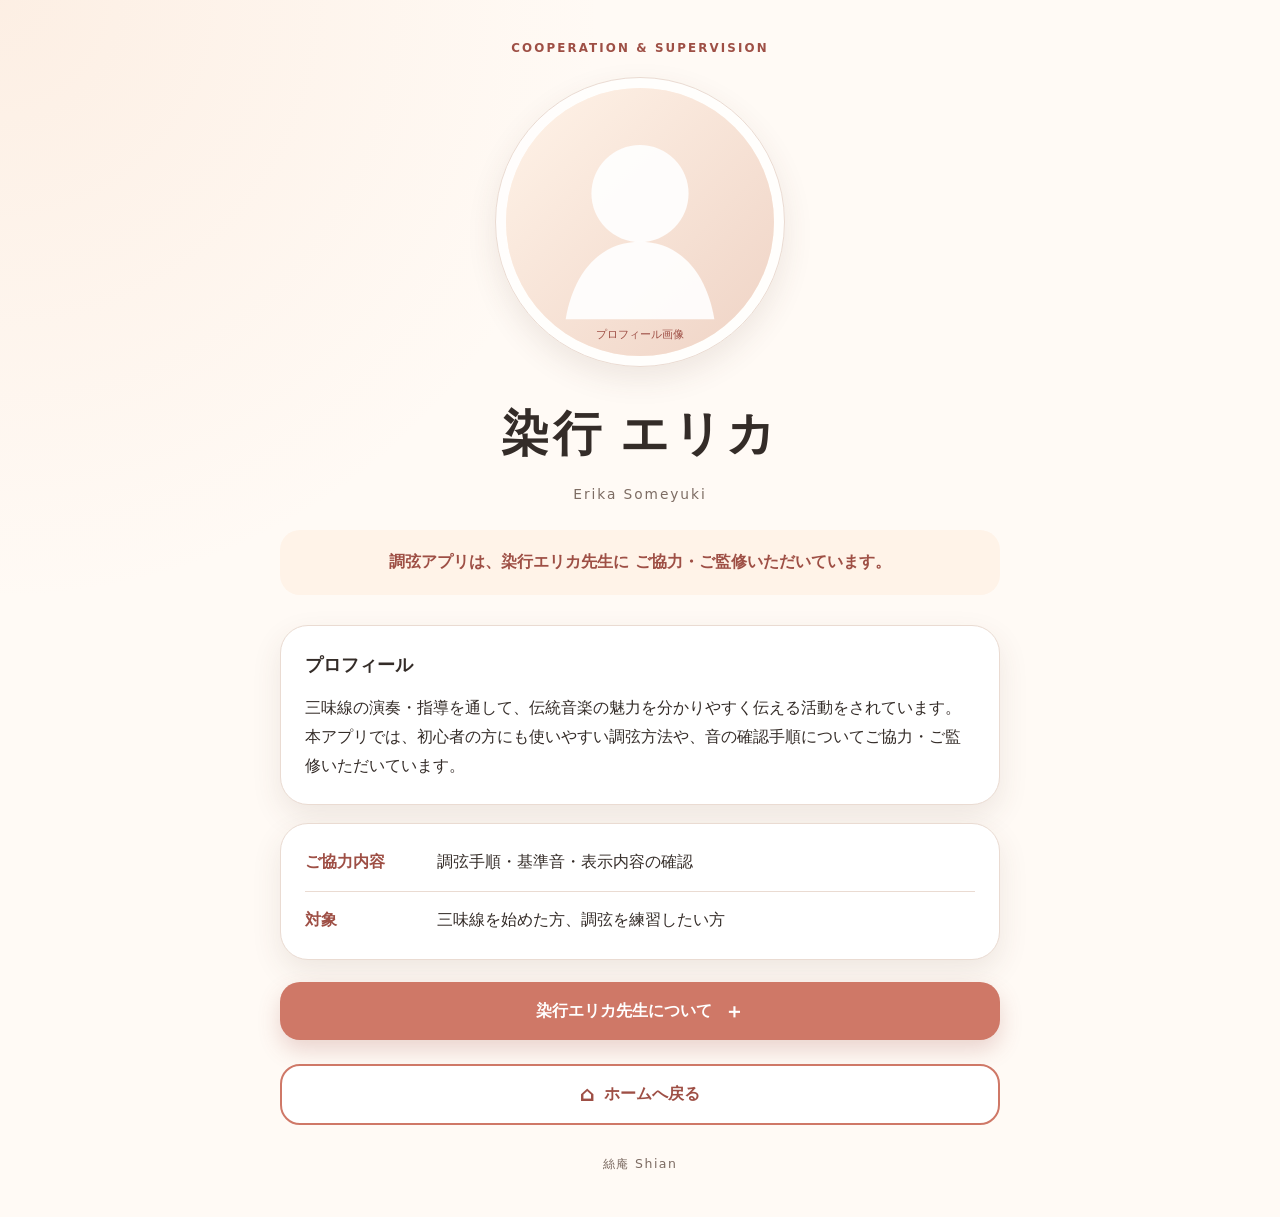
==== erika/index.html @ e23dc927 "Add files via upload" ====
<!DOCTYPE html>
<html lang="ja">
<head>
  <meta charset="UTF-8">
  <meta name="viewport" content="width=device-width, initial-scale=1.0">
  <meta name="theme-color" content="#fffaf5">
  <meta name="description" content="調弦アプリにご協力・ご監修いただいている染行エリカ先生のご紹介ページです。">
  <title>協力・監修｜染行エリカ</title>
  <link rel="stylesheet" href="style.css">
</head>
<body>
  <main class="page-shell">
    <section class="hero" aria-labelledby="page-title">
      <p class="eyebrow">COOPERATION &amp; SUPERVISION</p>
      <div class="hero-image-wrap">
        <img
          id="profileImage"
          class="hero-image"
          src="Image/erika-placeholder.svg"
          alt="染行エリカ先生"
          width="480"
          height="480"
        >
      </div>

      <h1 id="page-title">染行 エリカ</h1>
      <p class="name-en">Erika Someyuki</p>

      <p class="supervision-message">
        調弦アプリは、染行エリカ先生に<br class="mobile-break">
        ご協力・ご監修いただいています。
      </p>
    </section>

    <section class="profile-card" aria-labelledby="profile-title">
      <h2 id="profile-title">プロフィール</h2>
      <p>
        三味線の演奏・指導を通して、伝統音楽の魅力を分かりやすく伝える活動をされています。
        本アプリでは、初心者の方にも使いやすい調弦方法や、音の確認手順についてご協力・ご監修いただいています。
      </p>
    </section>

    <section class="details-card" aria-label="活動内容">
      <dl class="details-list">
        <div>
          <dt>ご協力内容</dt>
          <dd>調弦手順・基準音・表示内容の確認</dd>
        </div>
        <div>
          <dt>対象</dt>
          <dd>三味線を始めた方、調弦を練習したい方</dd>
        </div>
      </dl>
    </section>

    <button
      id="moreButton"
      class="more-button"
      type="button"
      aria-expanded="false"
      aria-controls="moreContent"
    >
      染行エリカ先生について
      <span class="button-icon" aria-hidden="true">＋</span>
    </button>

    <section id="moreContent" class="more-content" hidden>
      <div class="more-card">
        <h2>メッセージ</h2>
        <p>
          三味線の調弦は、音をよく聴き、少しずつ糸を合わせていくことが大切です。
          このアプリが、毎日の練習を支える身近な道具となれば幸いです。
        </p>
      </div>
    </section>

    <a class="home-button" href="../index.html" aria-label="ホームへ戻る">
      <span class="home-icon" aria-hidden="true">⌂</span>
      <span>ホームへ戻る</span>
    </a>

    <footer class="footer">
      <p>絲庵 Shian</p>
    </footer>
  </main>

  <script src="script.js"></script>
</body>
</html>
---- erika/style.css ----
:root {
  --bg: #fffaf5;
  --surface: #ffffff;
  --surface-soft: #fff3e8;
  --text: #342c28;
  --muted: #7d6c63;
  --accent: #cf7867;
  --accent-dark: #9e4f45;
  --line: #eadbd2;
  --shadow: 0 12px 30px rgba(90, 60, 45, 0.10);
  --radius-lg: 28px;
  --radius-md: 20px;
  --radius-sm: 14px;
}

* {
  box-sizing: border-box;
}

html {
  scroll-behavior: smooth;
}

body {
  margin: 0;
  min-width: 320px;
  background:
    radial-gradient(circle at top left, rgba(243, 194, 158, 0.20), transparent 34%),
    var(--bg);
  color: var(--text);
  font-family:
    "Hiragino Kaku Gothic ProN",
    "Yu Gothic",
    "Meiryo",
    system-ui,
    -apple-system,
    BlinkMacSystemFont,
    sans-serif;
  line-height: 1.8;
}

button,
a {
  -webkit-tap-highlight-color: transparent;
}

.page-shell {
  width: min(100%, 760px);
  margin: 0 auto;
  padding: 38px 20px 42px;
}

.hero {
  text-align: center;
}

.eyebrow {
  margin: 0 0 18px;
  color: var(--accent-dark);
  font-size: 0.74rem;
  font-weight: 700;
  letter-spacing: 0.18em;
}

.hero-image-wrap {
  width: min(70vw, 290px);
  aspect-ratio: 1;
  margin: 0 auto 24px;
  padding: 10px;
  border: 1px solid var(--line);
  border-radius: 50%;
  background: rgba(255, 255, 255, 0.75);
  box-shadow: var(--shadow);
}

.hero-image {
  width: 100%;
  height: 100%;
  display: block;
  border-radius: 50%;
  object-fit: cover;
  background: var(--surface-soft);
}

h1 {
  margin: 0;
  font-family:
    "Yu Mincho",
    "Hiragino Mincho ProN",
    serif;
  font-size: clamp(2rem, 8vw, 3rem);
  font-weight: 600;
  letter-spacing: 0.08em;
}

.name-en {
  margin: 4px 0 24px;
  color: var(--muted);
  font-size: 0.86rem;
  letter-spacing: 0.14em;
}

.supervision-message {
  margin: 0 auto 30px;
  padding: 18px 20px;
  border-radius: var(--radius-md);
  background: var(--surface-soft);
  color: var(--accent-dark);
  font-weight: 700;
  line-height: 1.8;
}

.profile-card,
.details-card,
.more-card {
  margin-top: 18px;
  padding: 24px;
  border: 1px solid var(--line);
  border-radius: var(--radius-lg);
  background: var(--surface);
  box-shadow: var(--shadow);
}

.profile-card h2,
.more-card h2 {
  margin: 0 0 12px;
  font-size: 1.1rem;
}

.profile-card p,
.more-card p {
  margin: 0;
}

.details-list {
  margin: 0;
}

.details-list > div {
  display: grid;
  grid-template-columns: 7.5em 1fr;
  gap: 12px;
  padding: 14px 0;
  border-bottom: 1px solid var(--line);
}

.details-list > div:first-child {
  padding-top: 0;
}

.details-list > div:last-child {
  padding-bottom: 0;
  border-bottom: 0;
}

.details-list dt {
  color: var(--accent-dark);
  font-weight: 700;
}

.details-list dd {
  margin: 0;
}

.more-button {
  width: 100%;
  min-height: 58px;
  margin-top: 22px;
  padding: 14px 18px;
  display: flex;
  align-items: center;
  justify-content: center;
  gap: 12px;
  border: 0;
  border-radius: var(--radius-md);
  background: var(--accent);
  color: #fff;
  font: inherit;
  font-weight: 700;
  cursor: pointer;
  box-shadow: 0 10px 22px rgba(158, 79, 69, 0.22);
  transition:
    transform 160ms ease,
    background-color 160ms ease,
    box-shadow 160ms ease;
}

.more-button:hover {
  background: var(--accent-dark);
}

.more-button:active {
  transform: translateY(1px);
  box-shadow: 0 6px 14px rgba(158, 79, 69, 0.20);
}

.more-button:focus-visible,
.home-button:focus-visible {
  outline: 3px solid rgba(207, 120, 103, 0.32);
  outline-offset: 3px;
}

.button-icon {
  font-size: 1.25rem;
  line-height: 1;
  transition: transform 220ms ease;
}

.more-button[aria-expanded="true"] .button-icon {
  transform: rotate(45deg);
}

.more-content {
  overflow: hidden;
}

.more-content[hidden] {
  display: none;
}

.more-content.is-visible {
  animation: reveal 260ms ease both;
}

.home-button {
  width: 100%;
  min-height: 58px;
  margin-top: 24px;
  padding: 14px 18px;
  display: flex;
  align-items: center;
  justify-content: center;
  gap: 10px;
  border: 2px solid var(--accent);
  border-radius: var(--radius-md);
  background: #fff;
  color: var(--accent-dark);
  font-weight: 700;
  text-decoration: none;
  transition:
    background-color 160ms ease,
    color 160ms ease,
    transform 160ms ease;
}

.home-button:hover {
  background: var(--surface-soft);
}

.home-button:active {
  transform: translateY(1px);
}

.home-icon {
  font-size: 1.3rem;
  line-height: 1;
}

.footer {
  padding-top: 28px;
  text-align: center;
  color: var(--muted);
  font-size: 0.78rem;
  letter-spacing: 0.12em;
}

.footer p {
  margin: 0;
}

.mobile-break {
  display: none;
}

@keyframes reveal {
  from {
    opacity: 0;
    transform: translateY(-8px);
  }
  to {
    opacity: 1;
    transform: translateY(0);
  }
}

@media (max-width: 520px) {
  .page-shell {
    padding: 28px 16px 34px;
  }

  .profile-card,
  .details-card,
  .more-card {
    padding: 20px;
    border-radius: 22px;
  }

  .details-list > div {
    grid-template-columns: 1fr;
    gap: 4px;
  }

  .mobile-break {
    display: inline;
  }
}

@media (prefers-reduced-motion: reduce) {
  html {
    scroll-behavior: auto;
  }

  *,
  *::before,
  *::after {
    animation-duration: 0.01ms !important;
    animation-iteration-count: 1 !important;
    transition-duration: 0.01ms !important;
  }
}
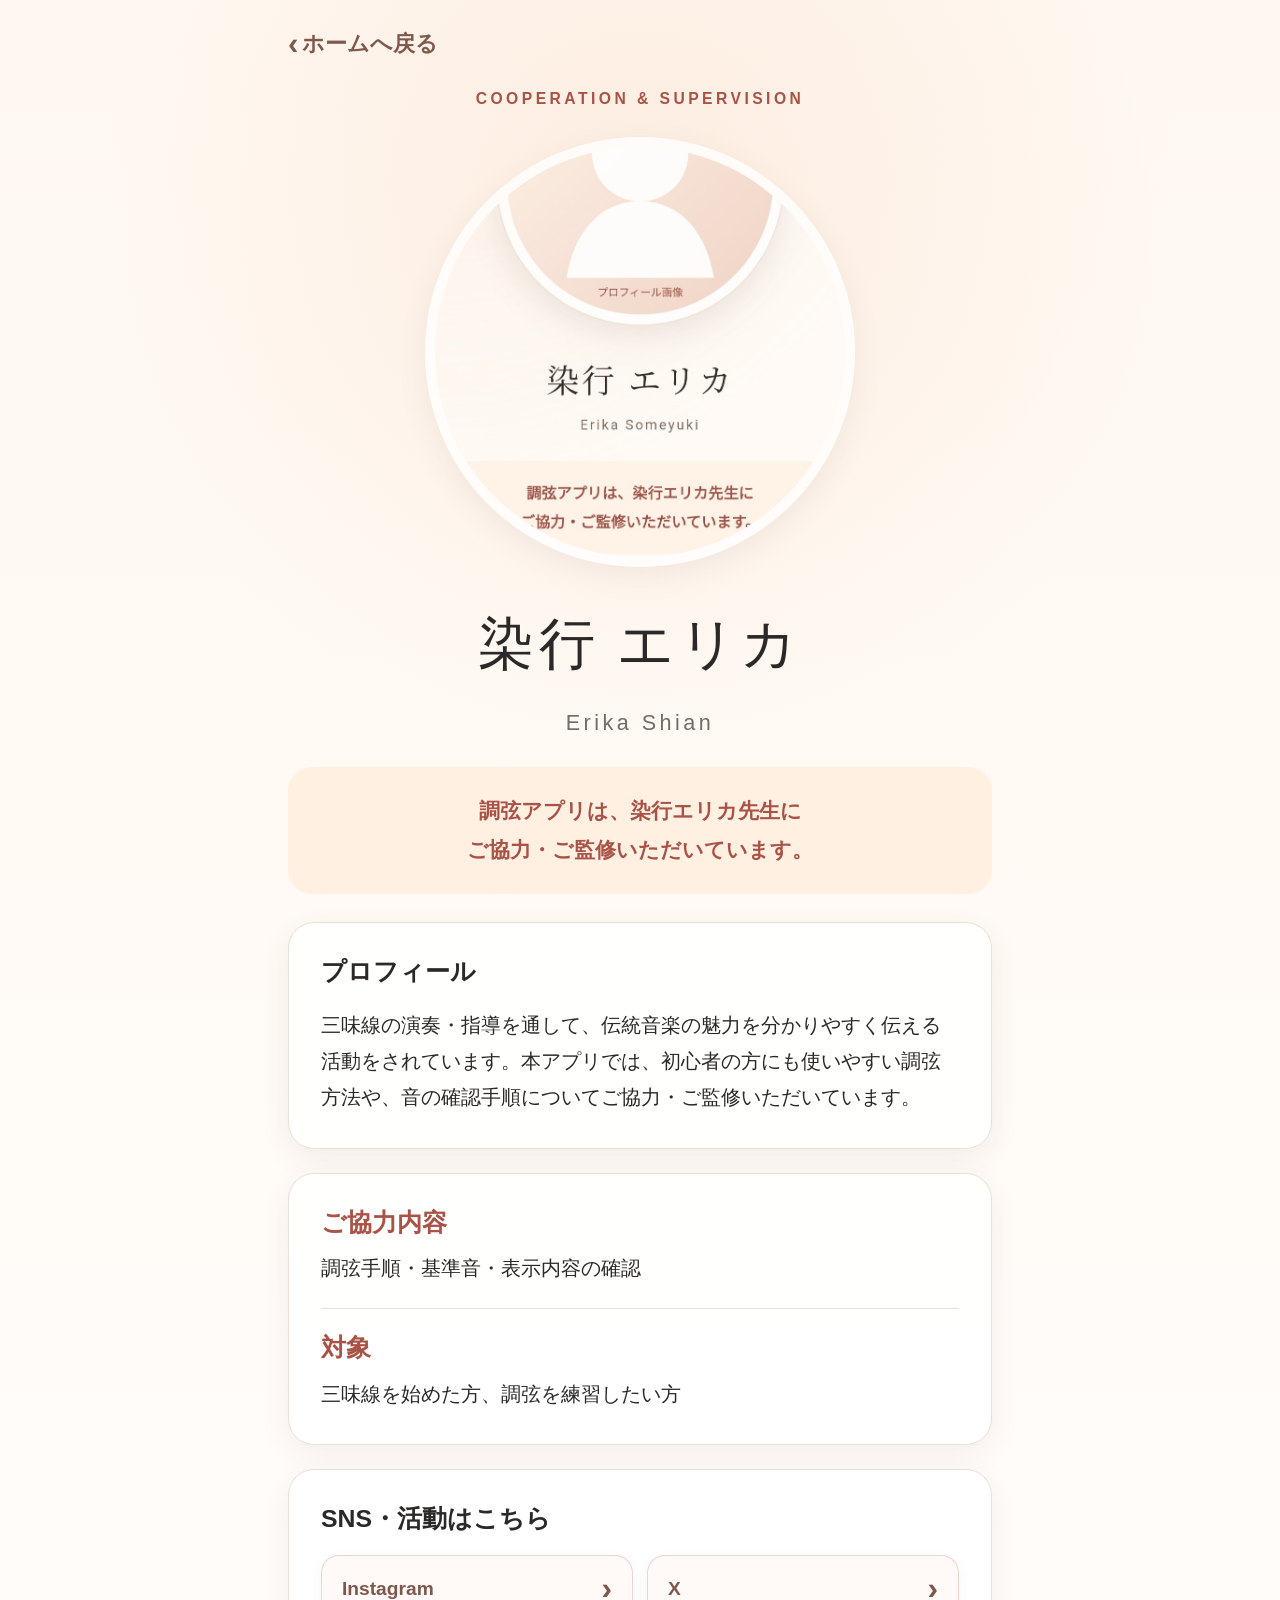
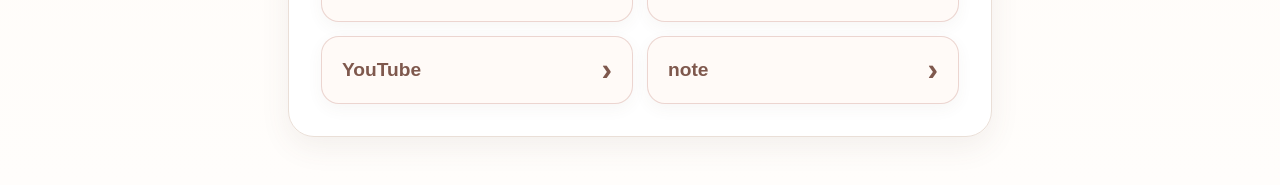
==== commit 1e66398c: "Add files via upload" ====
--- a/erika/index.html
+++ b/erika/index.html
@@ -2,88 +2,46 @@
 <html lang="ja">
 <head>
   <meta charset="UTF-8">
-  <meta name="viewport" content="width=device-width, initial-scale=1.0">
-  <meta name="theme-color" content="#fffaf5">
-  <meta name="description" content="調弦アプリにご協力・ご監修いただいている染行エリカ先生のご紹介ページです。">
-  <title>協力・監修｜染行エリカ</title>
-  <link rel="stylesheet" href="style.css">
+  <meta name="viewport" content="width=device-width, initial-scale=1, viewport-fit=cover">
+  <meta name="theme-color" content="#7f584d">
+  <title>染行エリカ先生｜絲庵 Shamisen</title>
+  <link rel="stylesheet" href="./style.css?v=1">
 </head>
 <body>
   <main class="page-shell">
-    <section class="hero" aria-labelledby="page-title">
+    <a class="back-link" href="../index.html" aria-label="ホームへ戻る"><span aria-hidden="true">‹</span> ホームへ戻る</a>
+
+    <section class="hero" aria-labelledby="profile-name">
       <p class="eyebrow">COOPERATION &amp; SUPERVISION</p>
-      <div class="hero-image-wrap">
-        <img
-          id="profileImage"
-          class="hero-image"
-          src="Image/erika-placeholder.svg"
-          alt="染行エリカ先生"
-          width="480"
-          height="480"
-        >
+      <div class="profile-photo-wrap">
+        <img class="profile-photo" src="./Image/erika-profile.jpg" alt="三味線を持つ染行エリカ先生">
       </div>
-
-      <h1 id="page-title">染行 エリカ</h1>
-      <p class="name-en">Erika Someyuki</p>
-
-      <p class="supervision-message">
-        調弦アプリは、染行エリカ先生に<br class="mobile-break">
-        ご協力・ご監修いただいています。
-      </p>
+      <h1 id="profile-name">染行 エリカ</h1>
+      <p class="roman-name">Erika Shian</p>
+      <div class="supervision-note">調弦アプリは、染行エリカ先生に<br>ご協力・ご監修いただいています。</div>
     </section>
 
-    <section class="profile-card" aria-labelledby="profile-title">
-      <h2 id="profile-title">プロフィール</h2>
-      <p>
-        三味線の演奏・指導を通して、伝統音楽の魅力を分かりやすく伝える活動をされています。
-        本アプリでは、初心者の方にも使いやすい調弦方法や、音の確認手順についてご協力・ご監修いただいています。
-      </p>
+    <section class="info-card">
+      <h2>プロフィール</h2>
+      <p>三味線の演奏・指導を通して、伝統音楽の魅力を分かりやすく伝える活動をされています。本アプリでは、初心者の方にも使いやすい調弦方法や、音の確認手順についてご協力・ご監修いただいています。</p>
     </section>
 
-    <section class="details-card" aria-label="活動内容">
-      <dl class="details-list">
-        <div>
-          <dt>ご協力内容</dt>
-          <dd>調弦手順・基準音・表示内容の確認</dd>
-        </div>
-        <div>
-          <dt>対象</dt>
-          <dd>三味線を始めた方、調弦を練習したい方</dd>
-        </div>
-      </dl>
+    <section class="info-card compact-card">
+      <div class="info-row"><h2>ご協力内容</h2><p>調弦手順・基準音・表示内容の確認</p></div>
+      <div class="divider" aria-hidden="true"></div>
+      <div class="info-row"><h2>対象</h2><p>三味線を始めた方、調弦を練習したい方</p></div>
     </section>
 
-    <button
-      id="moreButton"
-      class="more-button"
-      type="button"
-      aria-expanded="false"
-      aria-controls="moreContent"
-    >
-      染行エリカ先生について
-      <span class="button-icon" aria-hidden="true">＋</span>
-    </button>
-
-    <section id="moreContent" class="more-content" hidden>
-      <div class="more-card">
-        <h2>メッセージ</h2>
-        <p>
-          三味線の調弦は、音をよく聴き、少しずつ糸を合わせていくことが大切です。
-          このアプリが、毎日の練習を支える身近な道具となれば幸いです。
-        </p>
+    <section class="links-section" aria-labelledby="links-title">
+      <h2 id="links-title">SNS・活動はこちら</h2>
+      <div class="social-links">
+        <a class="social-button" href="https://www.instagram.com/erika__cyan" target="_blank" rel="noopener noreferrer"><span>Instagram</span><span aria-hidden="true">›</span></a>
+        <a class="social-button" href="https://x.com/sr9_erika" target="_blank" rel="noopener noreferrer"><span>X</span><span aria-hidden="true">›</span></a>
+        <a class="social-button" href="https://www.youtube.com/channel/UCWfh55ShNofYLOTOc7iSkBg" target="_blank" rel="noopener noreferrer"><span>YouTube</span><span aria-hidden="true">›</span></a>
+        <a class="social-button" href="https://note.com/cyan_erika310/n/n99d9b65c9193" target="_blank" rel="noopener noreferrer"><span>note</span><span aria-hidden="true">›</span></a>
       </div>
     </section>
-
-    <a class="home-button" href="../index.html" aria-label="ホームへ戻る">
-      <span class="home-icon" aria-hidden="true">⌂</span>
-      <span>ホームへ戻る</span>
-    </a>
-
-    <footer class="footer">
-      <p>絲庵 Shian</p>
-    </footer>
   </main>
-
-  <script src="script.js"></script>
+  <script src="./script.js?v=1"></script>
 </body>
-</html>
+</html>
--- a/erika/style.css
+++ b/erika/style.css
@@ -1,320 +1 @@
-:root {
-  --bg: #fffaf5;
-  --surface: #ffffff;
-  --surface-soft: #fff3e8;
-  --text: #342c28;
-  --muted: #7d6c63;
-  --accent: #cf7867;
-  --accent-dark: #9e4f45;
-  --line: #eadbd2;
-  --shadow: 0 12px 30px rgba(90, 60, 45, 0.10);
-  --radius-lg: 28px;
-  --radius-md: 20px;
-  --radius-sm: 14px;
-}
-
-* {
-  box-sizing: border-box;
-}
-
-html {
-  scroll-behavior: smooth;
-}
-
-body {
-  margin: 0;
-  min-width: 320px;
-  background:
-    radial-gradient(circle at top left, rgba(243, 194, 158, 0.20), transparent 34%),
-    var(--bg);
-  color: var(--text);
-  font-family:
-    "Hiragino Kaku Gothic ProN",
-    "Yu Gothic",
-    "Meiryo",
-    system-ui,
-    -apple-system,
-    BlinkMacSystemFont,
-    sans-serif;
-  line-height: 1.8;
-}
-
-button,
-a {
-  -webkit-tap-highlight-color: transparent;
-}
-
-.page-shell {
-  width: min(100%, 760px);
-  margin: 0 auto;
-  padding: 38px 20px 42px;
-}
-
-.hero {
-  text-align: center;
-}
-
-.eyebrow {
-  margin: 0 0 18px;
-  color: var(--accent-dark);
-  font-size: 0.74rem;
-  font-weight: 700;
-  letter-spacing: 0.18em;
-}
-
-.hero-image-wrap {
-  width: min(70vw, 290px);
-  aspect-ratio: 1;
-  margin: 0 auto 24px;
-  padding: 10px;
-  border: 1px solid var(--line);
-  border-radius: 50%;
-  background: rgba(255, 255, 255, 0.75);
-  box-shadow: var(--shadow);
-}
-
-.hero-image {
-  width: 100%;
-  height: 100%;
-  display: block;
-  border-radius: 50%;
-  object-fit: cover;
-  background: var(--surface-soft);
-}
-
-h1 {
-  margin: 0;
-  font-family:
-    "Yu Mincho",
-    "Hiragino Mincho ProN",
-    serif;
-  font-size: clamp(2rem, 8vw, 3rem);
-  font-weight: 600;
-  letter-spacing: 0.08em;
-}
-
-.name-en {
-  margin: 4px 0 24px;
-  color: var(--muted);
-  font-size: 0.86rem;
-  letter-spacing: 0.14em;
-}
-
-.supervision-message {
-  margin: 0 auto 30px;
-  padding: 18px 20px;
-  border-radius: var(--radius-md);
-  background: var(--surface-soft);
-  color: var(--accent-dark);
-  font-weight: 700;
-  line-height: 1.8;
-}
-
-.profile-card,
-.details-card,
-.more-card {
-  margin-top: 18px;
-  padding: 24px;
-  border: 1px solid var(--line);
-  border-radius: var(--radius-lg);
-  background: var(--surface);
-  box-shadow: var(--shadow);
-}
-
-.profile-card h2,
-.more-card h2 {
-  margin: 0 0 12px;
-  font-size: 1.1rem;
-}
-
-.profile-card p,
-.more-card p {
-  margin: 0;
-}
-
-.details-list {
-  margin: 0;
-}
-
-.details-list > div {
-  display: grid;
-  grid-template-columns: 7.5em 1fr;
-  gap: 12px;
-  padding: 14px 0;
-  border-bottom: 1px solid var(--line);
-}
-
-.details-list > div:first-child {
-  padding-top: 0;
-}
-
-.details-list > div:last-child {
-  padding-bottom: 0;
-  border-bottom: 0;
-}
-
-.details-list dt {
-  color: var(--accent-dark);
-  font-weight: 700;
-}
-
-.details-list dd {
-  margin: 0;
-}
-
-.more-button {
-  width: 100%;
-  min-height: 58px;
-  margin-top: 22px;
-  padding: 14px 18px;
-  display: flex;
-  align-items: center;
-  justify-content: center;
-  gap: 12px;
-  border: 0;
-  border-radius: var(--radius-md);
-  background: var(--accent);
-  color: #fff;
-  font: inherit;
-  font-weight: 700;
-  cursor: pointer;
-  box-shadow: 0 10px 22px rgba(158, 79, 69, 0.22);
-  transition:
-    transform 160ms ease,
-    background-color 160ms ease,
-    box-shadow 160ms ease;
-}
-
-.more-button:hover {
-  background: var(--accent-dark);
-}
-
-.more-button:active {
-  transform: translateY(1px);
-  box-shadow: 0 6px 14px rgba(158, 79, 69, 0.20);
-}
-
-.more-button:focus-visible,
-.home-button:focus-visible {
-  outline: 3px solid rgba(207, 120, 103, 0.32);
-  outline-offset: 3px;
-}
-
-.button-icon {
-  font-size: 1.25rem;
-  line-height: 1;
-  transition: transform 220ms ease;
-}
-
-.more-button[aria-expanded="true"] .button-icon {
-  transform: rotate(45deg);
-}
-
-.more-content {
-  overflow: hidden;
-}
-
-.more-content[hidden] {
-  display: none;
-}
-
-.more-content.is-visible {
-  animation: reveal 260ms ease both;
-}
-
-.home-button {
-  width: 100%;
-  min-height: 58px;
-  margin-top: 24px;
-  padding: 14px 18px;
-  display: flex;
-  align-items: center;
-  justify-content: center;
-  gap: 10px;
-  border: 2px solid var(--accent);
-  border-radius: var(--radius-md);
-  background: #fff;
-  color: var(--accent-dark);
-  font-weight: 700;
-  text-decoration: none;
-  transition:
-    background-color 160ms ease,
-    color 160ms ease,
-    transform 160ms ease;
-}
-
-.home-button:hover {
-  background: var(--surface-soft);
-}
-
-.home-button:active {
-  transform: translateY(1px);
-}
-
-.home-icon {
-  font-size: 1.3rem;
-  line-height: 1;
-}
-
-.footer {
-  padding-top: 28px;
-  text-align: center;
-  color: var(--muted);
-  font-size: 0.78rem;
-  letter-spacing: 0.12em;
-}
-
-.footer p {
-  margin: 0;
-}
-
-.mobile-break {
-  display: none;
-}
-
-@keyframes reveal {
-  from {
-    opacity: 0;
-    transform: translateY(-8px);
-  }
-  to {
-    opacity: 1;
-    transform: translateY(0);
-  }
-}
-
-@media (max-width: 520px) {
-  .page-shell {
-    padding: 28px 16px 34px;
-  }
-
-  .profile-card,
-  .details-card,
-  .more-card {
-    padding: 20px;
-    border-radius: 22px;
-  }
-
-  .details-list > div {
-    grid-template-columns: 1fr;
-    gap: 4px;
-  }
-
-  .mobile-break {
-    display: inline;
-  }
-}
-
-@media (prefers-reduced-motion: reduce) {
-  html {
-    scroll-behavior: auto;
-  }
-
-  *,
-  *::before,
-  *::after {
-    animation-duration: 0.01ms !important;
-    animation-iteration-count: 1 !important;
-    transition-duration: 0.01ms !important;
-  }
-}
+:root{--page-bg:#fffaf5;--card-bg:#fff;--accent:#a95347;--accent-dark:#7f584d;--text:#2b2927;--muted:#766b66;--line:#eadfd7;--soft:#fff0e2;--shadow:0 10px 30px rgba(103,71,58,.08)}*{box-sizing:border-box}html{scroll-behavior:smooth}body{margin:0;min-height:100vh;background:radial-gradient(circle at 50% 12%,rgba(249,220,199,.42),transparent 32%),linear-gradient(180deg,#fff8f1 0%,var(--page-bg) 52%,#fffdfb 100%);color:var(--text);font-family:"Noto Sans JP","Hiragino Kaku Gothic ProN","Yu Gothic",Meiryo,sans-serif;line-height:1.85}.page-shell{width:min(100%,760px);margin:0 auto;padding:calc(22px + env(safe-area-inset-top)) 20px calc(48px + env(safe-area-inset-bottom))}.back-link{display:inline-flex;align-items:center;gap:4px;min-height:44px;margin-bottom:18px;color:var(--accent-dark);font-size:clamp(1.05rem,4.6vw,1.35rem);font-weight:800;text-decoration:none}.back-link span{font-size:1.45em;line-height:1}.hero{text-align:center;margin-bottom:28px}.eyebrow{margin:0 0 24px;color:var(--accent);font-size:clamp(.78rem,3.2vw,.98rem);font-weight:800;letter-spacing:.22em}.profile-photo-wrap{width:min(78vw,430px);aspect-ratio:1/1;margin:0 auto 26px;padding:10px;border-radius:50%;background:rgba(255,255,255,.78);box-shadow:var(--shadow)}.profile-photo{display:block;width:100%;height:100%;object-fit:cover;object-position:67% center;border-radius:50%}h1{margin:0;font-family:"Yu Mincho","Hiragino Mincho ProN",serif;font-size:clamp(2rem,8.5vw,3.5rem);font-weight:500;letter-spacing:.08em}.roman-name{margin:6px 0 24px;color:var(--muted);font-size:clamp(1rem,4.2vw,1.35rem);letter-spacing:.16em}.supervision-note{padding:24px 20px;border-radius:24px;background:var(--soft);color:var(--accent);font-size:clamp(1rem,4.3vw,1.3rem);font-weight:800;line-height:1.9}.info-card,.links-section{margin-top:24px;padding:28px 24px;border:1px solid var(--line);border-radius:26px;background:rgba(255,255,255,.94);box-shadow:var(--shadow)}.info-card h2,.links-section h2{margin:0 0 18px;font-size:clamp(1.2rem,5vw,1.55rem);line-height:1.4}.info-card p{margin:0;font-size:clamp(1rem,4.25vw,1.22rem)}.compact-card{display:grid;gap:22px}.info-row h2{margin-bottom:10px;color:var(--accent)}.divider{height:1px;background:var(--line)}.social-links{display:grid;gap:14px}.social-button{display:flex;align-items:center;justify-content:space-between;min-height:64px;padding:15px 20px;border:1px solid rgba(169,83,71,.22);border-radius:18px;background:#fffaf7;color:var(--accent-dark);font-size:clamp(1rem,4.5vw,1.2rem);font-weight:800;text-decoration:none;box-shadow:0 5px 16px rgba(103,71,58,.05);transition:transform .16s ease,background-color .16s ease}.social-button:active{transform:scale(.985);background:#fff1e8}.social-button span:last-child{font-size:1.65em;line-height:1}@media(min-width:700px){.page-shell{padding-left:28px;padding-right:28px}.social-links{grid-template-columns:1fr 1fr}.info-card,.links-section{padding:32px}}@media(prefers-reduced-motion:reduce){html{scroll-behavior:auto}.social-button{transition:none}}
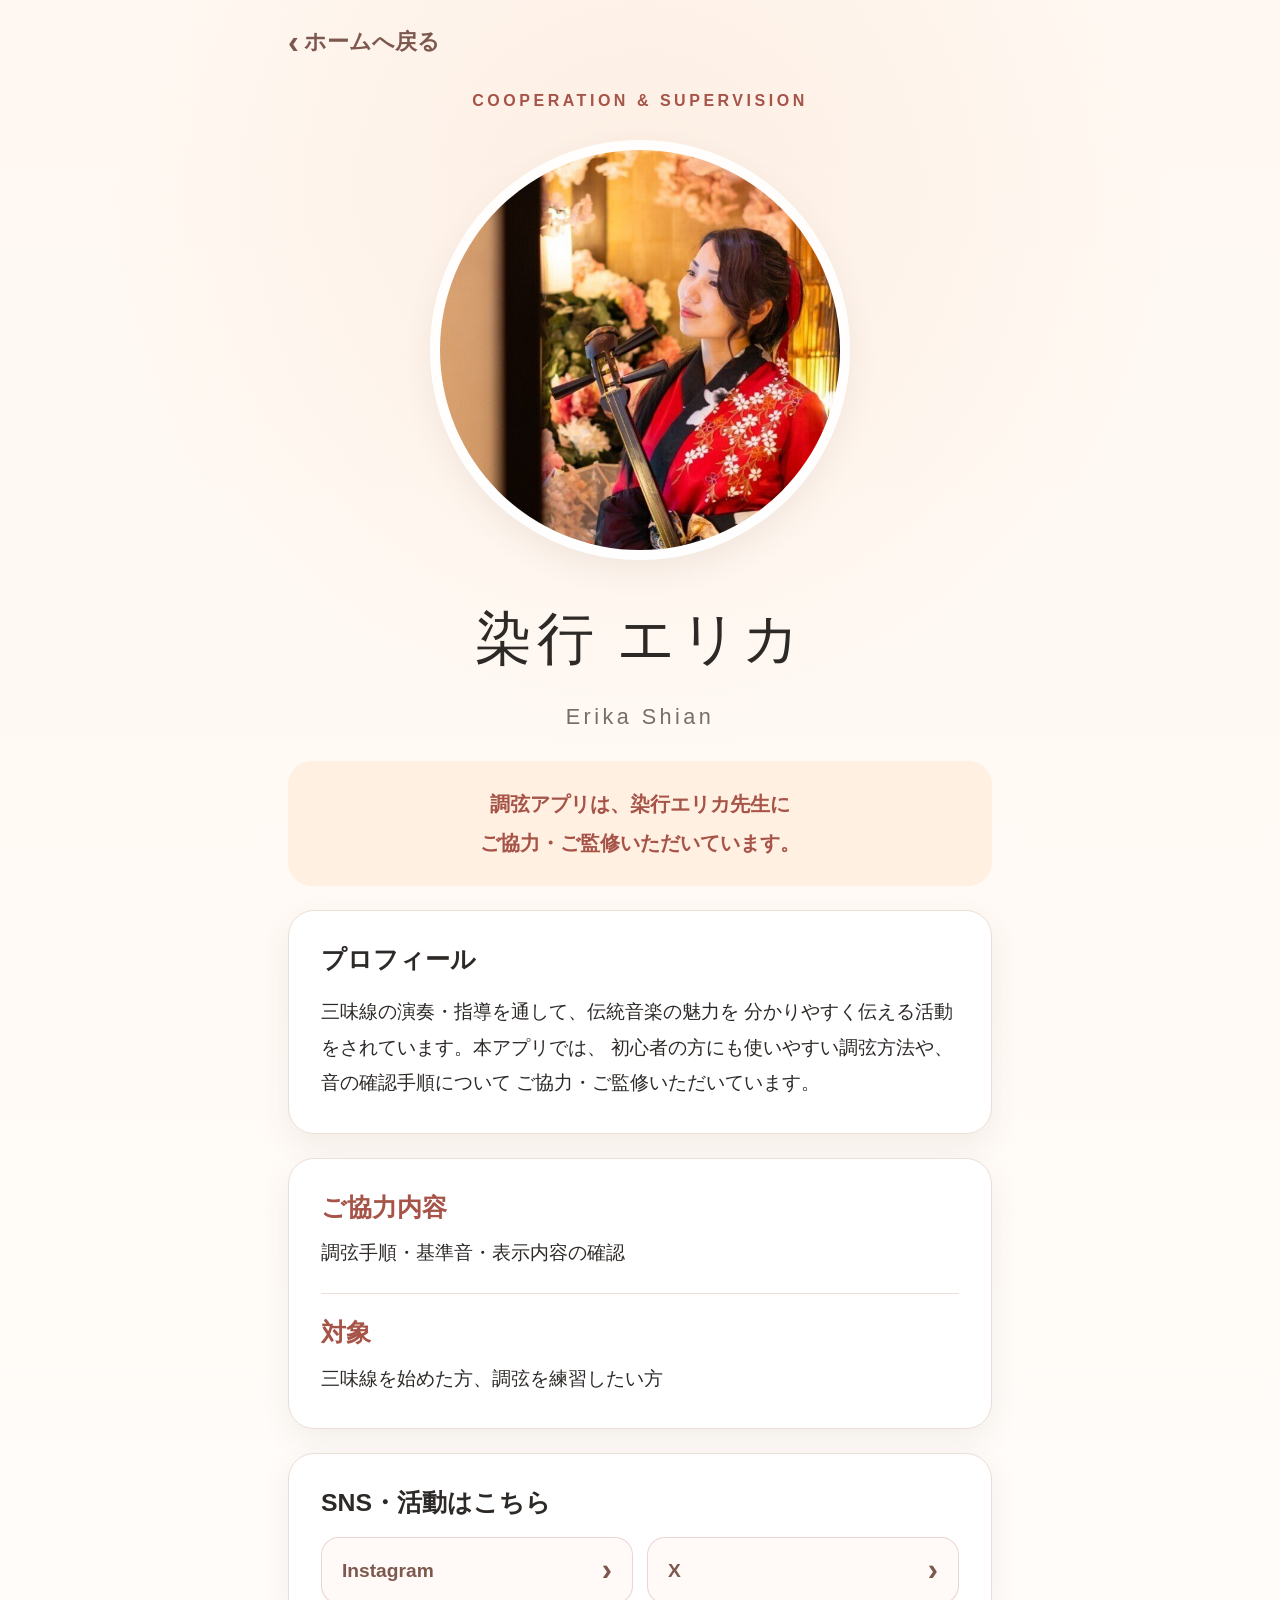
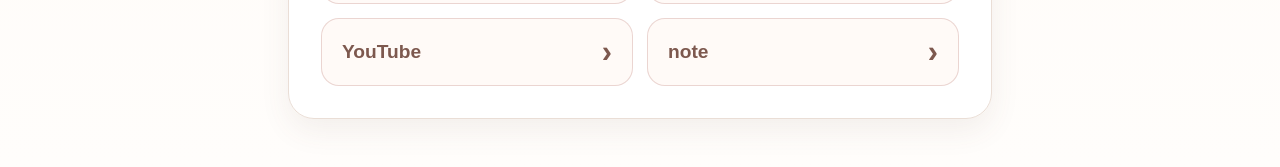
==== commit c98174e5: "Add files via upload" ====
--- a/erika/index.html
+++ b/erika/index.html
@@ -3,45 +3,82 @@
 <head>
   <meta charset="UTF-8">
   <meta name="viewport" content="width=device-width, initial-scale=1, viewport-fit=cover">
-  <meta name="theme-color" content="#7f584d">
+  <meta name="theme-color" content="#7d584e">
   <title>染行エリカ先生｜絲庵 Shamisen</title>
-  <link rel="stylesheet" href="./style.css?v=1">
+  <link rel="stylesheet" href="./style.css?v=2">
 </head>
 <body>
   <main class="page-shell">
-    <a class="back-link" href="../index.html" aria-label="ホームへ戻る"><span aria-hidden="true">‹</span> ホームへ戻る</a>
+    <a class="back-link" href="../index.html" aria-label="ホームへ戻る">
+      <span aria-hidden="true">‹</span>
+      <span>ホームへ戻る</span>
+    </a>
 
-    <section class="hero" aria-labelledby="profile-name">
+    <section class="hero" aria-labelledby="profile-title">
       <p class="eyebrow">COOPERATION &amp; SUPERVISION</p>
-      <div class="profile-photo-wrap">
-        <img class="profile-photo" src="./Image/erika-profile.jpg" alt="三味線を持つ染行エリカ先生">
+
+      <div class="profile-photo-frame">
+        <img
+          src="./Image/erika-profile.jpg"
+          alt="三味線を持つ染行エリカ先生"
+          class="profile-photo"
+        >
       </div>
-      <h1 id="profile-name">染行 エリカ</h1>
+
+      <h1 id="profile-title">染行 エリカ</h1>
       <p class="roman-name">Erika Shian</p>
-      <div class="supervision-note">調弦アプリは、染行エリカ先生に<br>ご協力・ご監修いただいています。</div>
+
+      <div class="supervision-note">
+        調弦アプリは、染行エリカ先生に<br>
+        ご協力・ご監修いただいています。
+      </div>
     </section>
 
-    <section class="info-card">
+    <section class="card">
       <h2>プロフィール</h2>
-      <p>三味線の演奏・指導を通して、伝統音楽の魅力を分かりやすく伝える活動をされています。本アプリでは、初心者の方にも使いやすい調弦方法や、音の確認手順についてご協力・ご監修いただいています。</p>
+      <p>
+        三味線の演奏・指導を通して、伝統音楽の魅力を
+        分かりやすく伝える活動をされています。本アプリでは、
+        初心者の方にも使いやすい調弦方法や、音の確認手順について
+        ご協力・ご監修いただいています。
+      </p>
     </section>
 
-    <section class="info-card compact-card">
-      <div class="info-row"><h2>ご協力内容</h2><p>調弦手順・基準音・表示内容の確認</p></div>
+    <section class="card detail-card">
+      <div class="detail-block">
+        <h2>ご協力内容</h2>
+        <p>調弦手順・基準音・表示内容の確認</p>
+      </div>
+
       <div class="divider" aria-hidden="true"></div>
-      <div class="info-row"><h2>対象</h2><p>三味線を始めた方、調弦を練習したい方</p></div>
+
+      <div class="detail-block">
+        <h2>対象</h2>
+        <p>三味線を始めた方、調弦を練習したい方</p>
+      </div>
     </section>
 
-    <section class="links-section" aria-labelledby="links-title">
-      <h2 id="links-title">SNS・活動はこちら</h2>
-      <div class="social-links">
-        <a class="social-button" href="https://www.instagram.com/erika__cyan" target="_blank" rel="noopener noreferrer"><span>Instagram</span><span aria-hidden="true">›</span></a>
-        <a class="social-button" href="https://x.com/sr9_erika" target="_blank" rel="noopener noreferrer"><span>X</span><span aria-hidden="true">›</span></a>
-        <a class="social-button" href="https://www.youtube.com/channel/UCWfh55ShNofYLOTOc7iSkBg" target="_blank" rel="noopener noreferrer"><span>YouTube</span><span aria-hidden="true">›</span></a>
-        <a class="social-button" href="https://note.com/cyan_erika310/n/n99d9b65c9193" target="_blank" rel="noopener noreferrer"><span>note</span><span aria-hidden="true">›</span></a>
-      </div>
+    <section class="card social-card" aria-labelledby="social-title">
+      <h2 id="social-title">SNS・活動はこちら</h2>
+
+      <nav class="social-links" aria-label="染行エリカ先生のSNS">
+        <a href="https://www.instagram.com/erika__cyan" target="_blank" rel="noopener noreferrer">
+          <span>Instagram</span><span aria-hidden="true">›</span>
+        </a>
+
+        <a href="https://x.com/sr9_erika" target="_blank" rel="noopener noreferrer">
+          <span>X</span><span aria-hidden="true">›</span>
+        </a>
+
+        <a href="https://www.youtube.com/channel/UCWfh55ShNofYLOTOc7iSkBg" target="_blank" rel="noopener noreferrer">
+          <span>YouTube</span><span aria-hidden="true">›</span>
+        </a>
+
+        <a href="https://note.com/cyan_erika310/n/n99d9b65c9193" target="_blank" rel="noopener noreferrer">
+          <span>note</span><span aria-hidden="true">›</span>
+        </a>
+      </nav>
     </section>
   </main>
-  <script src="./script.js?v=1"></script>
 </body>
-</html>+</html>
--- a/erika/style.css
+++ b/erika/style.css
@@ -1 +1,209 @@
-:root{--page-bg:#fffaf5;--card-bg:#fff;--accent:#a95347;--accent-dark:#7f584d;--text:#2b2927;--muted:#766b66;--line:#eadfd7;--soft:#fff0e2;--shadow:0 10px 30px rgba(103,71,58,.08)}*{box-sizing:border-box}html{scroll-behavior:smooth}body{margin:0;min-height:100vh;background:radial-gradient(circle at 50% 12%,rgba(249,220,199,.42),transparent 32%),linear-gradient(180deg,#fff8f1 0%,var(--page-bg) 52%,#fffdfb 100%);color:var(--text);font-family:"Noto Sans JP","Hiragino Kaku Gothic ProN","Yu Gothic",Meiryo,sans-serif;line-height:1.85}.page-shell{width:min(100%,760px);margin:0 auto;padding:calc(22px + env(safe-area-inset-top)) 20px calc(48px + env(safe-area-inset-bottom))}.back-link{display:inline-flex;align-items:center;gap:4px;min-height:44px;margin-bottom:18px;color:var(--accent-dark);font-size:clamp(1.05rem,4.6vw,1.35rem);font-weight:800;text-decoration:none}.back-link span{font-size:1.45em;line-height:1}.hero{text-align:center;margin-bottom:28px}.eyebrow{margin:0 0 24px;color:var(--accent);font-size:clamp(.78rem,3.2vw,.98rem);font-weight:800;letter-spacing:.22em}.profile-photo-wrap{width:min(78vw,430px);aspect-ratio:1/1;margin:0 auto 26px;padding:10px;border-radius:50%;background:rgba(255,255,255,.78);box-shadow:var(--shadow)}.profile-photo{display:block;width:100%;height:100%;object-fit:cover;object-position:67% center;border-radius:50%}h1{margin:0;font-family:"Yu Mincho","Hiragino Mincho ProN",serif;font-size:clamp(2rem,8.5vw,3.5rem);font-weight:500;letter-spacing:.08em}.roman-name{margin:6px 0 24px;color:var(--muted);font-size:clamp(1rem,4.2vw,1.35rem);letter-spacing:.16em}.supervision-note{padding:24px 20px;border-radius:24px;background:var(--soft);color:var(--accent);font-size:clamp(1rem,4.3vw,1.3rem);font-weight:800;line-height:1.9}.info-card,.links-section{margin-top:24px;padding:28px 24px;border:1px solid var(--line);border-radius:26px;background:rgba(255,255,255,.94);box-shadow:var(--shadow)}.info-card h2,.links-section h2{margin:0 0 18px;font-size:clamp(1.2rem,5vw,1.55rem);line-height:1.4}.info-card p{margin:0;font-size:clamp(1rem,4.25vw,1.22rem)}.compact-card{display:grid;gap:22px}.info-row h2{margin-bottom:10px;color:var(--accent)}.divider{height:1px;background:var(--line)}.social-links{display:grid;gap:14px}.social-button{display:flex;align-items:center;justify-content:space-between;min-height:64px;padding:15px 20px;border:1px solid rgba(169,83,71,.22);border-radius:18px;background:#fffaf7;color:var(--accent-dark);font-size:clamp(1rem,4.5vw,1.2rem);font-weight:800;text-decoration:none;box-shadow:0 5px 16px rgba(103,71,58,.05);transition:transform .16s ease,background-color .16s ease}.social-button:active{transform:scale(.985);background:#fff1e8}.social-button span:last-child{font-size:1.65em;line-height:1}@media(min-width:700px){.page-shell{padding-left:28px;padding-right:28px}.social-links{grid-template-columns:1fr 1fr}.info-card,.links-section{padding:32px}}@media(prefers-reduced-motion:reduce){html{scroll-behavior:auto}.social-button{transition:none}}+:root {
+  --bg: #fffaf5;
+  --card: #ffffff;
+  --text: #2d2927;
+  --muted: #786d68;
+  --accent: #a65348;
+  --accent-dark: #7d584e;
+  --soft: #fff0e2;
+  --line: #eaded6;
+  --shadow: 0 12px 30px rgba(101, 73, 61, 0.08);
+}
+
+* {
+  box-sizing: border-box;
+}
+
+html {
+  scroll-behavior: smooth;
+}
+
+body {
+  margin: 0;
+  min-height: 100vh;
+  color: var(--text);
+  background:
+    radial-gradient(circle at 50% 12%, rgba(249, 220, 199, 0.36), transparent 32%),
+    linear-gradient(180deg, #fff8f2 0%, var(--bg) 56%, #fffdfb 100%);
+  font-family:
+    "Noto Sans JP",
+    "Hiragino Kaku Gothic ProN",
+    "Yu Gothic",
+    Meiryo,
+    sans-serif;
+  line-height: 1.85;
+}
+
+.page-shell {
+  width: min(100%, 760px);
+  margin: 0 auto;
+  padding:
+    calc(20px + env(safe-area-inset-top))
+    20px
+    calc(48px + env(safe-area-inset-bottom));
+}
+
+.back-link {
+  display: inline-flex;
+  align-items: center;
+  gap: 5px;
+  min-height: 44px;
+  margin-bottom: 18px;
+  color: var(--accent-dark);
+  font-size: clamp(1.05rem, 4.8vw, 1.4rem);
+  font-weight: 800;
+  text-decoration: none;
+}
+
+.back-link > span:first-child {
+  font-size: 1.45em;
+  line-height: 1;
+}
+
+.hero {
+  text-align: center;
+}
+
+.eyebrow {
+  margin: 4px 0 24px;
+  color: var(--accent);
+  font-size: clamp(0.8rem, 3.2vw, 1rem);
+  font-weight: 800;
+  letter-spacing: 0.22em;
+}
+
+.profile-photo-frame {
+  width: min(78vw, 420px);
+  aspect-ratio: 1 / 1;
+  margin: 0 auto 26px;
+  padding: 10px;
+  border-radius: 50%;
+  background: rgba(255, 255, 255, 0.92);
+  box-shadow: var(--shadow);
+}
+
+.profile-photo {
+  display: block;
+  width: 100%;
+  height: 100%;
+  border-radius: 50%;
+  object-fit: cover;
+  object-position: 68% center;
+}
+
+h1 {
+  margin: 0;
+  font-family: "Yu Mincho", "Hiragino Mincho ProN", serif;
+  font-size: clamp(2rem, 8.8vw, 3.55rem);
+  font-weight: 500;
+  letter-spacing: 0.08em;
+}
+
+.roman-name {
+  margin: 6px 0 24px;
+  color: var(--muted);
+  font-size: clamp(1rem, 4.2vw, 1.35rem);
+  letter-spacing: 0.16em;
+}
+
+.supervision-note {
+  padding: 24px 18px;
+  border-radius: 24px;
+  background: var(--soft);
+  color: var(--accent);
+  font-size: clamp(1rem, 4.3vw, 1.28rem);
+  font-weight: 800;
+  line-height: 1.9;
+}
+
+.card {
+  margin-top: 24px;
+  padding: 28px 24px;
+  border: 1px solid var(--line);
+  border-radius: 26px;
+  background: rgba(255, 255, 255, 0.96);
+  box-shadow: var(--shadow);
+}
+
+.card h2 {
+  margin: 0 0 16px;
+  font-size: clamp(1.2rem, 5vw, 1.55rem);
+  line-height: 1.4;
+}
+
+.card p {
+  margin: 0;
+  font-size: clamp(1rem, 4.25vw, 1.2rem);
+}
+
+.detail-card {
+  display: grid;
+  gap: 22px;
+}
+
+.detail-block h2 {
+  color: var(--accent);
+  margin-bottom: 10px;
+}
+
+.divider {
+  height: 1px;
+  background: var(--line);
+}
+
+.social-links {
+  display: grid;
+  gap: 14px;
+}
+
+.social-links a {
+  display: flex;
+  align-items: center;
+  justify-content: space-between;
+  min-height: 64px;
+  padding: 15px 20px;
+  border: 1px solid rgba(166, 83, 72, 0.22);
+  border-radius: 18px;
+  background: #fffaf7;
+  color: var(--accent-dark);
+  font-size: clamp(1rem, 4.5vw, 1.2rem);
+  font-weight: 800;
+  text-decoration: none;
+}
+
+.social-links a > span:last-child {
+  font-size: 1.6em;
+  line-height: 1;
+}
+
+.back-link:focus-visible,
+.social-links a:focus-visible {
+  outline: 3px solid rgba(166, 83, 72, 0.3);
+  outline-offset: 4px;
+}
+
+.social-links a:active {
+  transform: scale(0.985);
+  background: #fff1e8;
+}
+
+@media (min-width: 700px) {
+  .page-shell {
+    padding-left: 28px;
+    padding-right: 28px;
+  }
+
+  .social-links {
+    grid-template-columns: 1fr 1fr;
+  }
+
+  .card {
+    padding: 32px;
+  }
+}
+
+@media (prefers-reduced-motion: reduce) {
+  html {
+    scroll-behavior: auto;
+  }
+}
